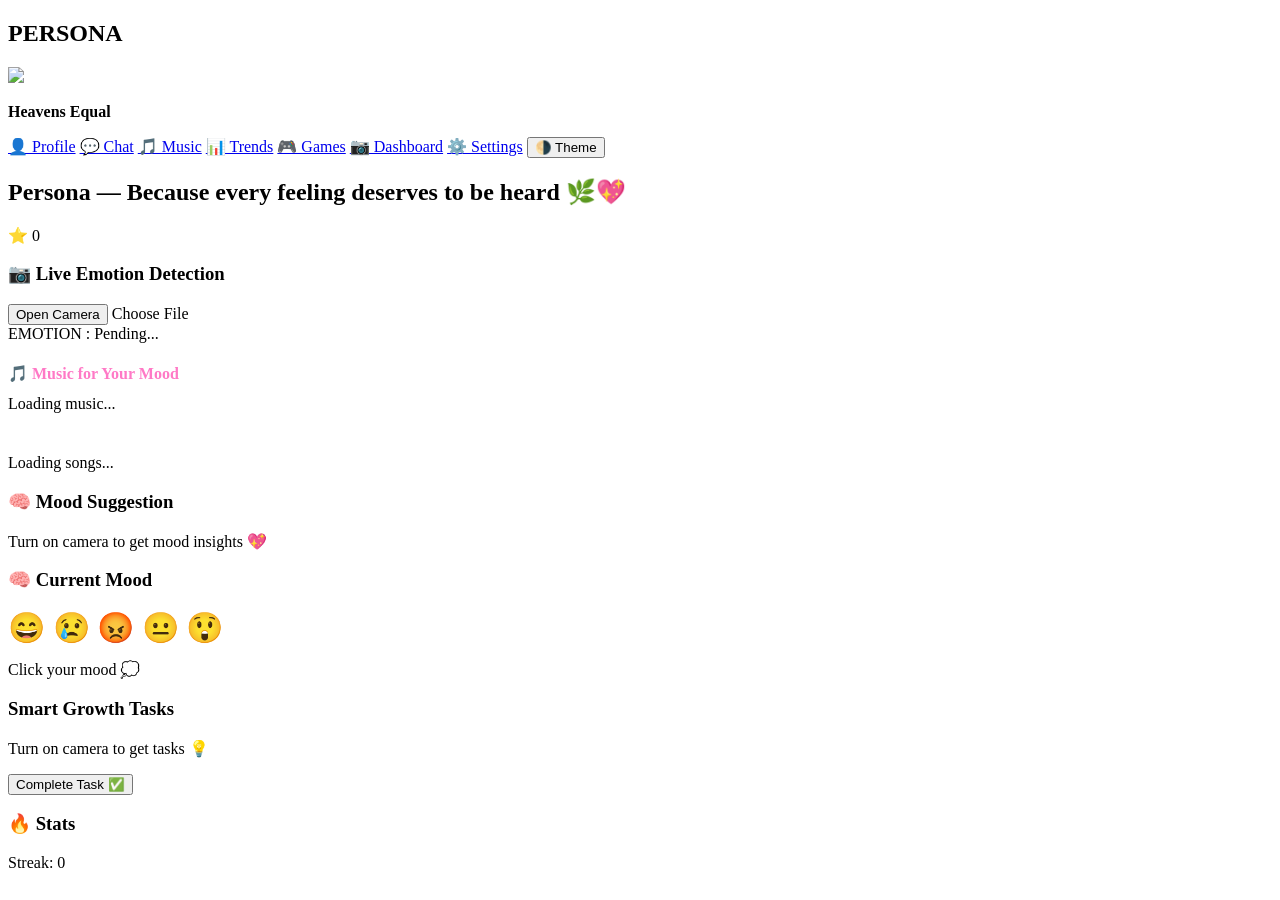
==== templates/index.html @ fefc6542 "first commit" ====
<!DOCTYPE html>

<html lang="en">
<head>
<meta charset="UTF-8">
<title>Persona</title>
<link rel="stylesheet" href="{{ url_for('static', filename='css/style.css') }}">



</head>

<body>

<div class="container">

<div class="sidebar">
  <div class="sidebar-top">
    <h2>PERSONA</h2>

    <div class="profile">
      <img src="https://i.pravatar.cc/100">
      <p><b>Heavens Equal</b></p>
    </div>
  </div>

  <div class="sidebar-scroll">
    <div class="menu">
      <a href="/profile">👤 Profile</a>
      <a href="/chat">💬 Chat</a>
      <a href="/music">🎵 Music</a>
      <a href="/analytics">📊 Trends</a>
      <a href="javascript:void(0)" onclick="openGames()">🎮 Games</a>
      <a href="/">📷 Dashboard</a>
      <a href="/settings">⚙️ Settings</a>

      <button onclick="toggleTheme()">🌗 Theme</button>
    </div>
  </div>
</div>

<div class="main">

<div class="header">
<h2>Persona — Because every feeling deserves to be heard 🌿💖</h2>
<div class="points">⭐ <span id="points">0</span></div>
</div>

<div class="grid">

<div class="card">

<h3>📷 Live Emotion Detection</h3>

<div class="camera-card">
  <div class="camera-display">
    <div class="camera-box" id="cameraBox" style="display:none;">
      <img id="cameraStream" src="" style="width:100%; opacity: 1 !important; display: block;">
    </div>

    <div id="previewBox" style="display:none; width:100%;">
      <img id="preview" src="" style="width:100%; border-radius: 10px; display: block;">
    </div>
  </div>

  <div class="button-row">
    <button onclick="toggleCamera()" id="cameraBtn">Open Camera</button>
    <label class="upload-btn">
      Choose File
      <input type="file" id="photoInput" hidden accept="image/*">
    </label>
  </div>

  <div class="status-text">
    EMOTION : <span id="emotionStatus">Pending...</span>
  </div>

  <div id="emotionMusicSection" style="display:block; margin-top: 20px;">
    <h4 style="color: #ff79c6; margin-bottom: 12px;">🎵 Music for Your Mood</h4>
    <div id="spotifyPlayerDashboard">Loading music...</div>
    <div style="margin-top: 15px;">
      <h5 style="color: #ffffff; margin: 10px 0; font-size: 14px;">YouTube Songs</h5>
      <div id="songListDashboard">Loading songs...</div>
    </div>
  </div>
</div>

</div>

<div class="right-sidebar">

<div class="card">
<h3>🧠 Mood Suggestion</h3>
<p id="suggestion">Turn on camera to get mood insights 💖</p>
</div>
<div class="card">
<h3>🧠 Current Mood</h3>

<div style="font-size:30px; cursor:pointer;">
<span onclick="submitMood('happy')">😄</span>
<span onclick="submitMood('sad')">😢</span>
<span onclick="submitMood('angry')">😡</span>
<span onclick="submitMood('neutral')">😐</span>
<span onclick="submitMood('surprise')">😲</span>
</div>

<p id="moodQuote" style="margin-top:15px;">
Click your mood 💭
</p>
</div>

<div class="card">
<h3> Smart Growth Tasks</h3>

<p id="taskText">Turn on camera to get tasks 💡</p>

<button onclick="completeTask()">Complete Task ✅</button>
</div>

<div class="card">
<h3>🔥 Stats</h3>
<p>Streak: <span id="streak">0</span></p>
</div>
<div id="gamesModal" style="display:none; position:fixed; top:0; left:0; width:100%; height:100%; background:rgba(0,0,0,0.7); justify-content:center; align-items:center;">

    <div style="background:#111; padding:30px; border-radius:20px; text-align:center; width:300px;">

        <h2>🎮 Mini Games</h2>

        <button onclick="comingSoon()">📔 Journal Writing</button>
        <button onclick="comingSoon()">🧠 Mood Puzzle</button>

        <br><br>
        <button onclick="closeGames()">❌ Close</button>

    </div>

</div>

</div>

</div>

</div>

</div>

<!-- 🔥 ONLY SCRIPT PART REPLACE KAR -->

<script>

// 🔍 DEBUG: Check if music section element exists
console.log("Page loaded - checking elements...");
window.addEventListener('DOMContentLoaded', () => {
    const musicSection = document.getElementById("emotionMusicSection");
    const spotifyDiv = document.getElementById("spotifyPlayerDashboard");
    const songsDiv = document.getElementById("songListDashboard");
    
    console.log("🎵 Music section element:", musicSection ? "✅ Found" : "❌ NOT FOUND");
    console.log("🎵 Spotify div:", spotifyDiv ? "✅ Found" : "❌ NOT FOUND");
    console.log("🎵 Songs div:", songsDiv ? "✅ Found" : "❌ NOT FOUND");
    
    if (musicSection) {
        console.log("Current display style:", window.getComputedStyle(musicSection).display);
    }
});

let cameraStarted=false;

// ✅ CAMERA
function toggleCamera() {
    let cam = document.getElementById("cameraBox");
    let btn = document.getElementById("cameraBtn");
    let stream = document.getElementById("cameraStream");

    if (cam.style.display === "none" || cam.style.display === "") {
        cam.style.display = "block";
        // 🔥 Ye line add kar class trigger karne ke liye
        setTimeout(() => cam.classList.add("active"), 10); 
        
        stream.src = "/video?" + new Date().getTime();
        btn.innerText = "Close Camera";
        cameraStarted = true;
        fetch('/set_camera_status', {
            method: 'POST',
            headers: { 'Content-Type': 'application/json' },
            body: JSON.stringify({ active: true })
        });
    } else {
        cam.classList.remove("active"); // 🔥 Class hatao
        cam.style.display = "none";
        stream.src = "";
        btn.innerText = "Open Camera";
        cameraStarted = false;
        // Hide music when camera closes
        document.getElementById("emotionMusicSection").style.display = "none";
        lastDisplayedEmotion = "";
        fetch('/set_camera_status', {
            method: 'POST',
            headers: { 'Content-Type': 'application/json' },
            body: JSON.stringify({ active: false })
        });
    }
}

// ✅ UPLOAD (FIXED)
document.getElementById("photoInput").addEventListener("change",function(e){

let file = e.target.files[0];
    let preview = document.getElementById("preview");
    let previewBox = document.getElementById("previewBox");
    let cameraBox = document.getElementById("cameraBox");

    if(file){
        // Camera hide karo aur preview dikhao
        cameraBox.style.display = "none";
        previewBox.style.display = "block";
        
        preview.src = URL.createObjectURL(file);
        
        // Show music suggestion for upload
        displayUploadMusic();
    }
});

// ✅ THEME
function toggleTheme(){
document.body.classList.toggle("light");
}

// ✅ GAMES
function openGames(){
document.getElementById("gamesModal").style.display="flex";
}

function closeGames(){
document.getElementById("gamesModal").style.display="none";
}

function comingSoon(){
alert("🚀 Coming Soon!\n\nWe are building something insane 😈🔥");
}

// ✅ MOOD FEATURE
const moodQuotes = {
happy:[
"Keep shining, your vibe is powerful ✨",
"Success loves positive energy 💪"
],
sad:[
"Tough times don’t last, strong people do 💙",
"You are stronger than you think 🧠"
],
angry:[
"Control your anger or it will control you 🔥",
"Pause. Breathe. Think. Then act 😌"
],
neutral:[
"Consistency beats motivation ⚡",
"Stay focused, you’re building something big 🚀"
],
surprise:[
"Life is full of unexpected magic 😲",
"Embrace the moment, it’s your story 🌟"
]
};

function setMood(mood){
let quotes = moodQuotes[mood] || moodQuotes.neutral;
let random = quotes[Math.floor(Math.random() * quotes.length)];
document.getElementById("moodQuote").innerText = random;
}

// ✅ MOOD SUBMISSION WITH 24HR COOLDOWN
let emotionSubmitCooldown = 0;
let emotionSubmitInterval = null;
let MANUAL_EMOTION_COOLDOWN = 86400;

function updateCooldownDisplay() {
    const emojiContainer = document.querySelector('[onclick^="submitMood"]')?.parentElement;
    if (!emojiContainer) return;
    
    if (emotionSubmitCooldown <= 0) {
        emojiContainer.innerHTML = `
            <span onclick="submitMood('happy')">😄</span>
            <span onclick="submitMood('sad')">😢</span>
            <span onclick="submitMood('angry')">😡</span>
            <span onclick="submitMood('neutral')">😐</span>
            <span onclick="submitMood('surprise')">😲</span>
        `;
        if (emotionSubmitInterval) clearInterval(emotionSubmitInterval);
        return;
    }
    
    let hours = Math.floor(emotionSubmitCooldown / 3600);
    let mins = Math.floor((emotionSubmitCooldown % 3600) / 60);
    let secs = emotionSubmitCooldown % 60;
    
    emojiContainer.innerHTML = `
        <div style="font-size: 16px; color: #ff4d9d; font-weight: 600;">
            Thanks for sharing your emotion! ❤️ Wait ${hours}h ${mins}m ${secs}s
        </div>
    `;
}

function checkCooldown() {
    fetch('/emotion_cooldown')
        .then(res => res.json())
        .then(data => {
            // Calculate remaining time based on server time, not browser time
            emotionSubmitCooldown = data.time_remaining;
            
            // If there's remaining cooldown, start the countdown
            if (emotionSubmitCooldown > 0) {
                updateCooldownDisplay();
                
                if (emotionSubmitInterval) clearInterval(emotionSubmitInterval);
                emotionSubmitInterval = setInterval(() => {
                    emotionSubmitCooldown--;
                    if (emotionSubmitCooldown < 0) emotionSubmitCooldown = 0;
                    updateCooldownDisplay();
                }, 1000);
            }
        });
}

function submitMood(mood) {
    if (emotionSubmitCooldown > 0) {
        alert("Please wait before submitting another emotion!");
        return;
    }
    
    fetch('/submit_emotion', {
        method: 'POST',
        headers: { 'Content-Type': 'application/json' },
        body: JSON.stringify({ emotion: mood })
    })
    .then(res => res.json())
    .then(data => {
        if (data.status === "ok") {
            emotionSubmitCooldown = MANUAL_EMOTION_COOLDOWN;
            updateCooldownDisplay();
            
            // Start 24-hr countdown
            if (emotionSubmitInterval) clearInterval(emotionSubmitInterval);
            emotionSubmitInterval = setInterval(() => {
                emotionSubmitCooldown--;
                updateCooldownDisplay();
            }, 1000);
        } else {
            alert(data.message);
        }
    });
}

// Check cooldown on page load
checkCooldown();

function updateSuggestion(text){
if(text){
 document.getElementById("suggestion").innerText = text;
 return;
}
 document.getElementById("suggestion").innerText = "Turn on camera to get mood insights 💖";
}

const tasks = {
happy: [
"Talk to 1 new person today and start a conversation 🤝",
"Give a genuine compliment to someone 😊"
],

sad: [
"Call a friend and share how you feel 💙",
"Go outside and walk for 10 minutes 🌿"
],

angry: [
"Pause and take 10 deep breaths 🧘",
"Write down what made you angry and reflect ✍️"
],

neutral: [
"Start a conversation with someone around you 💬",
"Learn something new for 15 minutes 📚"
],

surprise: [
"Try something new outside your comfort zone 🚀",
"Speak up in a group discussion today 💥"
]
};

let currentTask = "";
let lastTaskEmotion = "";
let lastDisplayedEmotion = ""; // Track emotion to prevent flickering

// 🎵 Music data for emotions
const emotionMusic = {
    happy: {
        spotify: "https://open.spotify.com/embed/track/0VjIjW4GlUZAMYd2vXMi3b",
        youtube: [
            {name: "Shape of You", link: "https://youtu.be/JGwWNGJdvx8"},
            {name: "Walking on Sunshine", link: "https://youtu.be/iPUmE-tne5U"}
        ]
    },
    sad: {
        spotify: "https://open.spotify.com/embed/track/7MXVkk9YMctZqd1Srtv4MB",
        youtube: [
            {name: "Let Her Go", link: "https://youtu.be/RBumgq5yVrA"},
            {name: "Someone Like You", link: "https://youtu.be/hHUbLv4ThOo"}
        ]
    },
    angry: {
        spotify: "https://open.spotify.com/embed/track/0pqnGHJpmpxLKifKRmU6WP",
        youtube: [
            {name: "Believer", link: "https://youtu.be/7wtfhZwyrcc"},
            {name: "Everybody Wants to Rule the World", link: "https://youtu.be/aGCdLKXNhjc"}
        ]
    },
    neutral: {
        spotify: "https://open.spotify.com/embed/track/6ocbgoVGwYJhOv1GgI9NsF",
        youtube: [
            {name: "Lofi Chill", link: "https://youtu.be/5qap5aO4i9A"},
            {name: "Focus Music", link: "https://youtu.be/jANMzzzgIow"}
        ]
    },
    surprise: {
        spotify: "https://open.spotify.com/embed/track/1AhDOtG9vPSOmsWgNW0BEY",
        youtube: [
            {name: "Firework", link: "https://youtu.be/QGJuMBdaqIw"},
            {name: "Don't Stop Me Now", link: "https://youtu.be/HgzGwKwLmgM"}
        ]
    }
};

function displayMusicForEmotion(emotion) {
    console.log("🎵 Displaying music for emotion:", emotion);
    
    const musicSection = document.getElementById("emotionMusicSection");
    if (!musicSection) {
        console.error("Music section element not found!");
        return;
    }
    
    // All emotions that can show music
    const validEmotions = ['happy', 'sad', 'angry', 'surprise', 'neutral'];
    
    // If emotion is not valid, just hide and return
    if (!validEmotions.includes(emotion)) {
        console.log("Emotion not in valid list, hiding music");
        musicSection.style.display = "none";
        return;
    }
    
    // Only update if emotion actually changed (prevent flickering)
    if (emotion === lastDisplayedEmotion && musicSection.style.display === "block") {
        console.log("Same emotion already showing, skipping update");
        return;
    }
    
    console.log("Updating music for emotion:", emotion);
    lastDisplayedEmotion = emotion;
    const musicData = emotionMusic[emotion];
    
    if (!musicData) {
        console.error("No music data for emotion:", emotion);
        return;
    }
    
    // Update Spotify player
    const spotifyDiv = document.getElementById("spotifyPlayerDashboard");
    const songsDiv = document.getElementById("songListDashboard");
    
    if (!spotifyDiv || !songsDiv) {
        console.error("Music container divs not found!");
        return;
    }
    
    spotifyDiv.innerHTML = 
        `<iframe src="${musicData.spotify}" width="100%" height="120" frameborder="0" allowtransparency="true" allow="autoplay; clipboard-write; encrypted-media; fullscreen; picture-in-picture" loading="lazy"></iframe>`;
    
    // Update YouTube songs list
    let songHtml = "";
    musicData.youtube.forEach(song => {
        songHtml += `<p class="song" onclick="window.open('${song.link}')" style="color: #ff79c6; cursor: pointer; margin: 5px 0;">▶ ${song.name}</p>`;
    });
    songsDiv.innerHTML = songHtml;
    
    // Show the music section
    musicSection.style.display = "block";
    musicSection.style.visibility = "visible";
    console.log("✅ Music section displayed for:", emotion);
    console.log("Display style:", musicSection.style.display);
    console.log("Visibility style:", musicSection.style.visibility);
}

function displayUploadMusic() {
    // Show random music when photo uploaded
    const emotions = ['happy', 'sad', 'angry', 'surprise'];
    const randomEmotion = emotions[Math.floor(Math.random() * emotions.length)];
    console.log("📤 Upload music triggered with emotion:", randomEmotion);
    lastDisplayedEmotion = ""; // Reset to force update
    displayMusicForEmotion(randomEmotion);
}

// 🔧 TEST FUNCTION - Call this from browser console to test music display
function testMusicDisplay(emotion = 'happy') {
    console.log("🧪 Testing music display with emotion:", emotion);
    lastDisplayedEmotion = ""; // Reset
    displayMusicForEmotion(emotion);
}

setInterval(async ()=>{
try{
let res = await fetch('/get_data');
let data = await res.json();

console.log("📊 Full data from /get_data:", data);
console.log("📋 Emotions array:", data.emotions);
console.log("📋 Emotions length:", data.emotions ? data.emotions.length : 0);

let emo = data.emotions[data.emotions.length-1] || "neutral";

console.log("🎭 Last emotion detected:", emo);

// Update emotion status
document.getElementById("emotionStatus").innerText = emo.toUpperCase();

// Display music for detected emotion
displayMusicForEmotion(emo);

// Update mood quote from detected emotion
setMood(emo);

// Update the camera suggestion text when detection is active
updateSuggestion(data.suggestion || "");

// Only change task when emotion changes (not every 4 seconds)
if(emo !== lastTaskEmotion) {
  let t = tasks[emo] || tasks.neutral;
  currentTask = t[Math.floor(Math.random()*t.length)];
  document.getElementById("taskText").innerText = currentTask;
  lastTaskEmotion = emo;
}

// Update points and streak in real-time
document.getElementById("points").innerText = data.points;
if(document.getElementById("streak")){
  document.getElementById("streak").innerText = data.streak;
}

}catch(e){
 console.error(e);
}
},4000);
function completeTask(){

if(!currentTask) return;

fetch('/add_points', { method: 'POST' })
 .then(res => res.json())
 .then(data => {
     if(data.points !== undefined){
         document.getElementById("points").innerText = data.points;
     }
 });

alert("🔥 Task Completed!\n+10 Points");

}

</script>
</body>
</html>
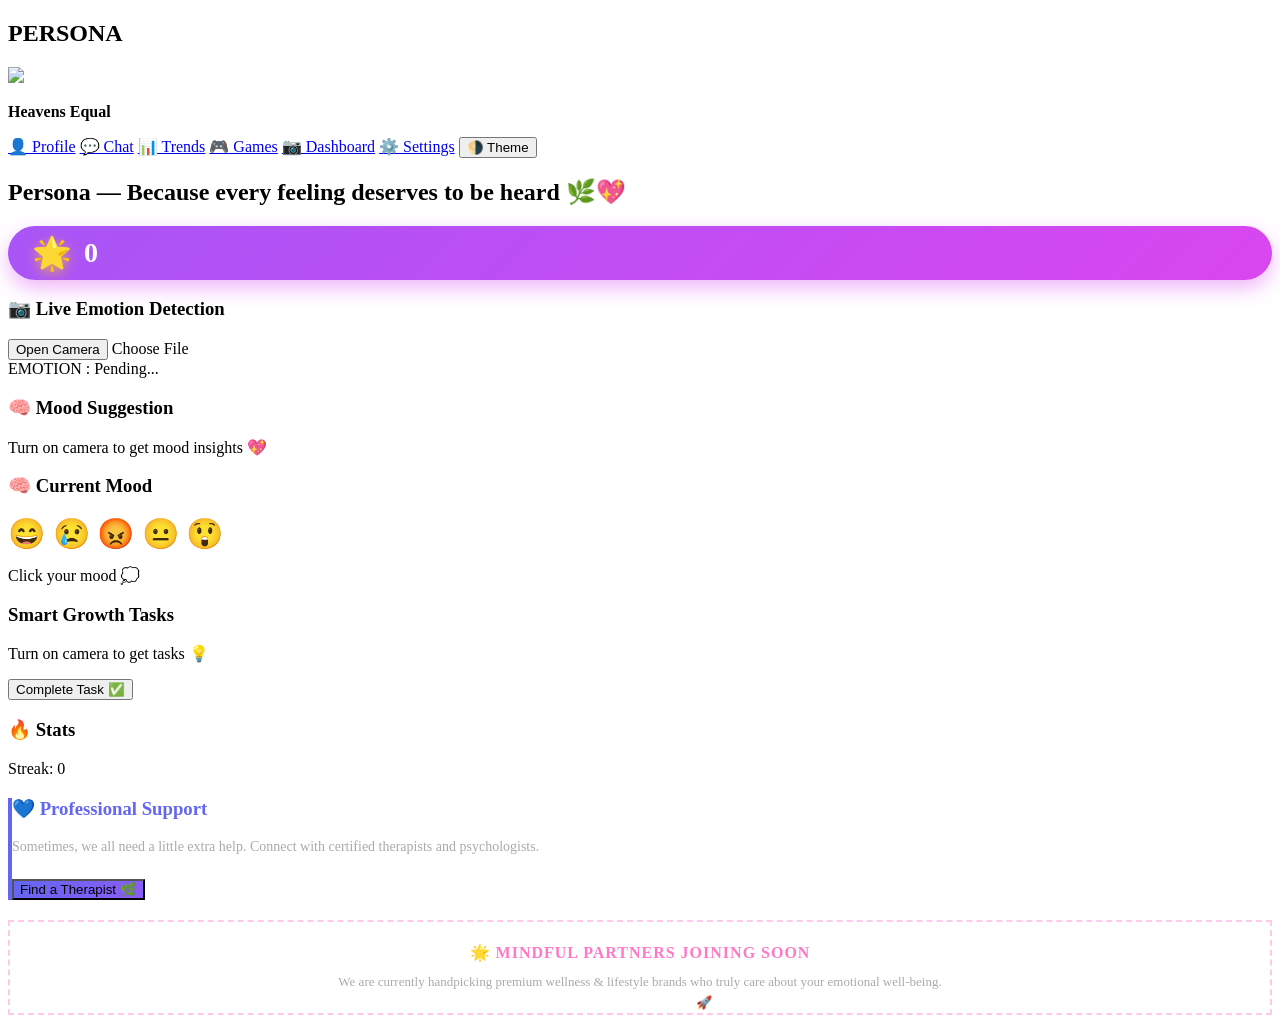
==== commit 285d3769: "updated project" ====
--- a/templates/index.html
+++ b/templates/index.html
@@ -1,171 +1,209 @@
 <!DOCTYPE html>
-
 <html lang="en">
 <head>
 <meta charset="UTF-8">
 <title>Persona</title>
 <link rel="stylesheet" href="{{ url_for('static', filename='css/style.css') }}">
-
-
-
+<style>
+/* 🔥 BAWAAL POINTS PILL DESIGN 🔥 */
+.points-pill {
+    background: linear-gradient(135deg, #a855f7, #d946ef);
+    padding: 8px 24px;
+    border-radius: 50px;
+    font-size: 28px;
+    font-weight: 900;
+    color: white;
+    display: flex;
+    align-items: center;
+    gap: 12px;
+    box-shadow: 0 8px 20px rgba(217, 70, 239, 0.4);
+    transition: transform 0.2s cubic-bezier(0.175, 0.885, 0.32, 1.275);
+    cursor: pointer;
+}
+
+/* Pop animation class */
+.points-pill.pop {
+    transform: scale(1.15);
+    box-shadow: 0 12px 25px rgba(217, 70, 239, 0.7);
+}
+
+.star-icon {
+    font-size: 32px;
+    filter: drop-shadow(0 4px 6px rgba(255, 215, 0, 0.6));
+    animation: float 3s ease-in-out infinite;
+}
+
+@keyframes float {
+    0%, 100% { transform: translateY(0); }
+    50% { transform: translateY(-4px); }
+}
+
+/* 🔥 CRITICAL FIX FOR MIRRORED TEXT 🔥 */
+#cameraStream {
+    transform: none !important; /* Prevents external CSS from flipping the image */
+    -webkit-transform: none !important;
+}
+</style>
 </head>
-
 <body>
 
 <div class="container">
-
-<div class="sidebar">
-  <div class="sidebar-top">
-    <h2>PERSONA</h2>
-
-    <div class="profile">
-      <img src="https://i.pravatar.cc/100">
-      <p><b>Heavens Equal</b></p>
+    <div class="sidebar">
+      <div class="sidebar-top">
+        <h2>PERSONA</h2>
+        <div class="profile">
+          <img src="https://i.pravatar.cc/100">
+          <p><b>Heavens Equal</b></p>
+        </div>
+      </div>
+      <div class="sidebar-scroll">
+        <div class="menu">
+          <a href="/profile">👤 Profile</a>
+          <a href="/chat">💬 Chat</a>
+          <a href="/analytics">📊 Trends</a>
+          <a href="javascript:void(0)" onclick="openGames()">🎮 Games</a>
+          <a href="/">📷 Dashboard</a>
+          <a href="/settings">⚙️ Settings</a>
+          <button onclick="toggleTheme()">🌗 Theme</button>
+        </div>
+      </div>
     </div>
-  </div>
-
-  <div class="sidebar-scroll">
-    <div class="menu">
-      <a href="/profile">👤 Profile</a>
-      <a href="/chat">💬 Chat</a>
-      <a href="/music">🎵 Music</a>
-      <a href="/analytics">📊 Trends</a>
-      <a href="javascript:void(0)" onclick="openGames()">🎮 Games</a>
-      <a href="/">📷 Dashboard</a>
-      <a href="/settings">⚙️ Settings</a>
-
-      <button onclick="toggleTheme()">🌗 Theme</button>
+
+    <div class="main">
+        <div class="header">
+            <h2>Persona — Because every feeling deserves to be heard 🌿💖</h2>
+            
+            <div class="points-pill" id="pointsBox">
+                <span class="star-icon">🌟</span> 
+                <span id="points">0</span>
+            </div>
+
+        </div>
+
+        <div class="grid">
+            <div class="card">
+                <h3>📷 Live Emotion Detection</h3>
+                <div class="camera-card">
+                  <div class="camera-display">
+                    <div class="camera-box" id="cameraBox" style="display:none;">
+                      <img id="cameraStream" src="" style="width:100%; opacity: 1 !important; display: block; transform: none !important;">
+                    </div>
+                    <div id="previewBox" style="display:none; width:100%;">
+                      <img id="preview" src="" style="width:100%; border-radius: 10px; display: block;">
+                    </div>
+                  </div>
+
+                  <div class="button-row">
+                    <button onclick="toggleCamera()" id="cameraBtn">Open Camera</button>
+                    <label class="upload-btn">
+                      Choose File
+                      <input type="file" id="photoInput" hidden accept="image/*">
+                    </label>
+                  </div>
+
+                  <div class="status-text">
+                    EMOTION : <span id="emotionStatus">Pending...</span>
+                  </div>
+
+                  <div id="emotionMusicSection" style="display:none; margin-top: 20px;">
+                    <h4 style="color: #ff79c6; margin-bottom: 12px;">🎵 Music for Your Mood</h4>
+                    <div id="spotifyPlayerDashboard">Loading music...</div>
+                    <div style="margin-top: 15px;">
+                      <h5 style="color: #ffffff; margin: 10px 0; font-size: 14px;">YouTube Songs</h5>
+                      <div id="songListDashboard">Loading songs...</div>
+                    </div>
+                  </div>
+                </div>
+            </div>
+
+            <div class="right-sidebar">
+                <div class="card">
+                    <h3>🧠 Mood Suggestion</h3>
+                    <p id="suggestion">Turn on camera to get mood insights 💖</p>
+                </div>
+                
+                <div class="card">
+                    <h3>🧠 Current Mood</h3>
+                    <div style="font-size:30px; cursor:pointer;">
+                        <span onclick="submitMood('happy')">😄</span>
+                        <span onclick="submitMood('sad')">😢</span>
+                        <span onclick="submitMood('angry')">😡</span>
+                        <span onclick="submitMood('neutral')">😐</span>
+                        <span onclick="submitMood('surprise')">😲</span>
+                    </div>
+                    <p id="moodQuote" style="margin-top:15px;">Click your mood 💭</p>
+                </div>
+
+                <div class="card">
+                    <h3> Smart Growth Tasks</h3>
+                    <p id="taskText">Turn on camera to get tasks 💡</p>
+                    <button onclick="completeTask()">Complete Task ✅</button>
+                </div>
+
+                <div class="card">
+                    <h3>🔥 Stats</h3>
+                    <p>Streak: <span id="streak">0</span></p>
+                </div>
+            </div>
+        </div> <div class="card" style="margin-top: 20px; border-left: 4px solid #6366f1;">
+            <h3 style="color: #6366f1;">💙 Professional Support</h3>
+            <p style="font-size: 14px; color: #aaa;">Sometimes, we all need a little extra help. Connect with certified therapists and psychologists.</p>
+            <button onclick="findTherapist()" style="background: linear-gradient(135deg, #6366f1, #8b5cf6); margin-top: 10px;">
+                Find a Therapist 🌿
+            </button>
+        </div>
+
+        <div class="card" id="sponsorSection" style="margin-top: 20px; text-align: center; border: 2px dashed rgba(255, 121, 198, 0.4); background: rgba(255, 255, 255, 0.02); transition: all 0.3s ease;">
+            <h4 style="color: #ff79c6; margin-bottom: 10px; font-size: 16px; letter-spacing: 1px;">🌟 MINDFUL PARTNERS JOINING SOON</h4>
+            <p style="color: #aaa; font-size: 13px; line-height: 1.6; margin: 0;">
+                We are currently handpicking premium wellness & lifestyle brands who truly care about your emotional well-being.<br>
+                <span style="color: #fff; font-weight: bold;">Big things are coming! 🚀</span>
+            </p>
+        </div>
+        
+        <div id="gamesModal" style="display:none; position:fixed; top:0; left:0; width:100%; height:65%; background:rgba(0,0,0,0.7); justify-content:center; align-items:center;">
+            <div style="background:#111; padding:30px; border-radius:20px; text-align:center; width:300px;">
+                <h2>🎮 Mini Games</h2>
+                <button onclick="comingSoon()">📔 Journal Writing</button>
+                <button onclick="comingSoon()">🧠 Mood Puzzle</button>
+                <br><br>
+                <button onclick="closeGames()">❌ Close</button>
+            </div>
+        </div>
     </div>
-  </div>
 </div>
 
-<div class="main">
-
-<div class="header">
-<h2>Persona — Because every feeling deserves to be heard 🌿💖</h2>
-<div class="points">⭐ <span id="points">0</span></div>
-</div>
-
-<div class="grid">
-
-<div class="card">
-
-<h3>📷 Live Emotion Detection</h3>
-
-<div class="camera-card">
-  <div class="camera-display">
-    <div class="camera-box" id="cameraBox" style="display:none;">
-      <img id="cameraStream" src="" style="width:100%; opacity: 1 !important; display: block;">
-    </div>
-
-    <div id="previewBox" style="display:none; width:100%;">
-      <img id="preview" src="" style="width:100%; border-radius: 10px; display: block;">
-    </div>
-  </div>
-
-  <div class="button-row">
-    <button onclick="toggleCamera()" id="cameraBtn">Open Camera</button>
-    <label class="upload-btn">
-      Choose File
-      <input type="file" id="photoInput" hidden accept="image/*">
-    </label>
-  </div>
-
-  <div class="status-text">
-    EMOTION : <span id="emotionStatus">Pending...</span>
-  </div>
-
-  <div id="emotionMusicSection" style="display:block; margin-top: 20px;">
-    <h4 style="color: #ff79c6; margin-bottom: 12px;">🎵 Music for Your Mood</h4>
-    <div id="spotifyPlayerDashboard">Loading music...</div>
-    <div style="margin-top: 15px;">
-      <h5 style="color: #ffffff; margin: 10px 0; font-size: 14px;">YouTube Songs</h5>
-      <div id="songListDashboard">Loading songs...</div>
-    </div>
-  </div>
-</div>
-
-</div>
-
-<div class="right-sidebar">
-
-<div class="card">
-<h3>🧠 Mood Suggestion</h3>
-<p id="suggestion">Turn on camera to get mood insights 💖</p>
-</div>
-<div class="card">
-<h3>🧠 Current Mood</h3>
-
-<div style="font-size:30px; cursor:pointer;">
-<span onclick="submitMood('happy')">😄</span>
-<span onclick="submitMood('sad')">😢</span>
-<span onclick="submitMood('angry')">😡</span>
-<span onclick="submitMood('neutral')">😐</span>
-<span onclick="submitMood('surprise')">😲</span>
-</div>
-
-<p id="moodQuote" style="margin-top:15px;">
-Click your mood 💭
-</p>
-</div>
-
-<div class="card">
-<h3> Smart Growth Tasks</h3>
-
-<p id="taskText">Turn on camera to get tasks 💡</p>
-
-<button onclick="completeTask()">Complete Task ✅</button>
-</div>
-
-<div class="card">
-<h3>🔥 Stats</h3>
-<p>Streak: <span id="streak">0</span></p>
-</div>
-<div id="gamesModal" style="display:none; position:fixed; top:0; left:0; width:100%; height:100%; background:rgba(0,0,0,0.7); justify-content:center; align-items:center;">
-
-    <div style="background:#111; padding:30px; border-radius:20px; text-align:center; width:300px;">
-
-        <h2>🎮 Mini Games</h2>
-
-        <button onclick="comingSoon()">📔 Journal Writing</button>
-        <button onclick="comingSoon()">🧠 Mood Puzzle</button>
-
-        <br><br>
-        <button onclick="closeGames()">❌ Close</button>
-
-    </div>
-
-</div>
-
-</div>
-
-</div>
-
-</div>
-
-</div>
-
-<!-- 🔥 ONLY SCRIPT PART REPLACE KAR -->
-
 <script>
-
-// 🔍 DEBUG: Check if music section element exists
-console.log("Page loaded - checking elements...");
-window.addEventListener('DOMContentLoaded', () => {
-    const musicSection = document.getElementById("emotionMusicSection");
-    const spotifyDiv = document.getElementById("spotifyPlayerDashboard");
-    const songsDiv = document.getElementById("songListDashboard");
-    
-    console.log("🎵 Music section element:", musicSection ? "✅ Found" : "❌ NOT FOUND");
-    console.log("🎵 Spotify div:", spotifyDiv ? "✅ Found" : "❌ NOT FOUND");
-    console.log("🎵 Songs div:", songsDiv ? "✅ Found" : "❌ NOT FOUND");
-    
-    if (musicSection) {
-        console.log("Current display style:", window.getComputedStyle(musicSection).display);
-    }
-});
-
-let cameraStarted=false;
+let cameraStarted = false;
+
+// 🔥 REAL-TIME ROLLING NUMBER ANIMATION 🔥
+function animatePoints(id, start, end, duration) {
+    if (start === end) return;
+    let obj = document.getElementById(id);
+    let startTimestamp = null;
+    const step = (timestamp) => {
+        if (!startTimestamp) startTimestamp = timestamp;
+        const progress = Math.min((timestamp - startTimestamp) / duration, 1);
+        obj.innerText = Math.floor(progress * (end - start) + start);
+        if (progress < 1) {
+            window.requestAnimationFrame(step);
+        } else {
+            obj.innerText = end;
+        }
+    };
+    window.requestAnimationFrame(step);
+}
+
+// Function to handle points update UI
+function updatePointsUI(newPoints) {
+    let currentPoints = parseInt(document.getElementById("points").innerText) || 0;
+    if(newPoints !== currentPoints) {
+        animatePoints("points", currentPoints, newPoints, 1000); 
+        let pointsBox = document.getElementById("pointsBox");
+        pointsBox.classList.add("pop");
+        setTimeout(() => { pointsBox.classList.remove("pop"); }, 300);
+    }
+}
 
 // ✅ CAMERA
 function toggleCamera() {
@@ -175,10 +213,8 @@
 
     if (cam.style.display === "none" || cam.style.display === "") {
         cam.style.display = "block";
-        // 🔥 Ye line add kar class trigger karne ke liye
         setTimeout(() => cam.classList.add("active"), 10); 
-        
-        stream.src = "/video?" + new Date().getTime();
+        stream.src = "/video?" + new Date().getTime(); // Refresh logic to stop browser caching
         btn.innerText = "Close Camera";
         cameraStarted = true;
         fetch('/set_camera_status', {
@@ -187,12 +223,11 @@
             body: JSON.stringify({ active: true })
         });
     } else {
-        cam.classList.remove("active"); // 🔥 Class hatao
+        cam.classList.remove("active");
         cam.style.display = "none";
         stream.src = "";
         btn.innerText = "Open Camera";
         cameraStarted = false;
-        // Hide music when camera closes
         document.getElementById("emotionMusicSection").style.display = "none";
         lastDisplayedEmotion = "";
         fetch('/set_camera_status', {
@@ -203,75 +238,52 @@
     }
 }
 
-// ✅ UPLOAD (FIXED)
-document.getElementById("photoInput").addEventListener("change",function(e){
-
-let file = e.target.files[0];
+// ✅ UPLOAD
+document.getElementById("photoInput").addEventListener("change", function(e){
+    let file = e.target.files[0];
     let preview = document.getElementById("preview");
     let previewBox = document.getElementById("previewBox");
     let cameraBox = document.getElementById("cameraBox");
 
     if(file){
-        // Camera hide karo aur preview dikhao
         cameraBox.style.display = "none";
         previewBox.style.display = "block";
-        
         preview.src = URL.createObjectURL(file);
-        
-        // Show music suggestion for upload
         displayUploadMusic();
     }
 });
 
-// ✅ THEME
-function toggleTheme(){
-document.body.classList.toggle("light");
-}
-
-// ✅ GAMES
-function openGames(){
-document.getElementById("gamesModal").style.display="flex";
-}
-
-function closeGames(){
-document.getElementById("gamesModal").style.display="none";
-}
-
-function comingSoon(){
-alert("🚀 Coming Soon!\n\nWe are building something insane 😈🔥");
+// ✅ THEME & GAMES
+function toggleTheme(){ document.body.classList.toggle("light"); }
+function openGames(){ document.getElementById("gamesModal").style.display="flex"; }
+function closeGames(){ document.getElementById("gamesModal").style.display="none"; }
+function comingSoon(){ alert("🚀 Coming Soon!\n\nWe are building something insane 😈🔥"); }
+
+// ✅ NEW FEATURE: Therapist Alert
+function findTherapist() {
+    alert(
+        "🌿 Healing is a journey, and you won't walk it alone.\n\n" +
+        "Real strength is asking for help. We are currently handpicking the best, most empathetic therapists and psychologists for you.\n\n" +
+        "✨ A safe space is coming very soon... Hang in there, you matter! 💙"
+    );
 }
 
 // ✅ MOOD FEATURE
 const moodQuotes = {
-happy:[
-"Keep shining, your vibe is powerful ✨",
-"Success loves positive energy 💪"
-],
-sad:[
-"Tough times don’t last, strong people do 💙",
-"You are stronger than you think 🧠"
-],
-angry:[
-"Control your anger or it will control you 🔥",
-"Pause. Breathe. Think. Then act 😌"
-],
-neutral:[
-"Consistency beats motivation ⚡",
-"Stay focused, you’re building something big 🚀"
-],
-surprise:[
-"Life is full of unexpected magic 😲",
-"Embrace the moment, it’s your story 🌟"
-]
+    happy:["Keep shining, your vibe is powerful ✨", "Success loves positive energy 💪"],
+    sad:["Tough times don’t last, strong people do 💙", "You are stronger than you think 🧠"],
+    angry:["Control your anger or it will control you 🔥", "Pause. Breathe. Think. Then act 😌"],
+    neutral:["Consistency beats motivation ⚡", "Stay focused, you’re building something big 🚀"],
+    surprise:["Life is full of unexpected magic 😲", "Embrace the moment, it’s your story 🌟"]
 };
 
 function setMood(mood){
-let quotes = moodQuotes[mood] || moodQuotes.neutral;
-let random = quotes[Math.floor(Math.random() * quotes.length)];
-document.getElementById("moodQuote").innerText = random;
-}
-
-// ✅ MOOD SUBMISSION WITH 24HR COOLDOWN
+    let quotes = moodQuotes[mood] || moodQuotes.neutral;
+    let random = quotes[Math.floor(Math.random() * quotes.length)];
+    document.getElementById("moodQuote").innerText = random;
+}
+
+// ✅ MOOD SUBMISSION
 let emotionSubmitCooldown = 0;
 let emotionSubmitInterval = null;
 let MANUAL_EMOTION_COOLDOWN = 86400;
@@ -307,13 +319,9 @@
     fetch('/emotion_cooldown')
         .then(res => res.json())
         .then(data => {
-            // Calculate remaining time based on server time, not browser time
             emotionSubmitCooldown = data.time_remaining;
-            
-            // If there's remaining cooldown, start the countdown
             if (emotionSubmitCooldown > 0) {
                 updateCooldownDisplay();
-                
                 if (emotionSubmitInterval) clearInterval(emotionSubmitInterval);
                 emotionSubmitInterval = setInterval(() => {
                     emotionSubmitCooldown--;
@@ -340,8 +348,6 @@
         if (data.status === "ok") {
             emotionSubmitCooldown = MANUAL_EMOTION_COOLDOWN;
             updateCooldownDisplay();
-            
-            // Start 24-hr countdown
             if (emotionSubmitInterval) clearInterval(emotionSubmitInterval);
             emotionSubmitInterval = setInterval(() => {
                 emotionSubmitCooldown--;
@@ -353,223 +359,152 @@
     });
 }
 
-// Check cooldown on page load
 checkCooldown();
 
 function updateSuggestion(text){
-if(text){
- document.getElementById("suggestion").innerText = text;
- return;
-}
- document.getElementById("suggestion").innerText = "Turn on camera to get mood insights 💖";
+    if(text){
+     document.getElementById("suggestion").innerText = text;
+     return;
+    }
+    document.getElementById("suggestion").innerText = "Turn on camera to get mood insights 💖";
 }
 
 const tasks = {
-happy: [
-"Talk to 1 new person today and start a conversation 🤝",
-"Give a genuine compliment to someone 😊"
-],
-
-sad: [
-"Call a friend and share how you feel 💙",
-"Go outside and walk for 10 minutes 🌿"
-],
-
-angry: [
-"Pause and take 10 deep breaths 🧘",
-"Write down what made you angry and reflect ✍️"
-],
-
-neutral: [
-"Start a conversation with someone around you 💬",
-"Learn something new for 15 minutes 📚"
-],
-
-surprise: [
-"Try something new outside your comfort zone 🚀",
-"Speak up in a group discussion today 💥"
-]
+    happy: ["Talk to 1 new person today and start a conversation 🤝", "Give a genuine compliment to someone 😊"],
+    sad: ["Call a friend and share how you feel 💙", "Go outside and walk for 10 minutes 🌿"],
+    angry: ["Pause and take 10 deep breaths 🧘", "Write down what made you angry and reflect ✍️"],
+    neutral: ["Start a conversation with someone around you 💬", "Learn something new for 15 minutes 📚"],
+    surprise: ["Try something new outside your comfort zone 🚀", "Speak up in a group discussion today 💥"]
 };
 
 let currentTask = "";
 let lastTaskEmotion = "";
-let lastDisplayedEmotion = ""; // Track emotion to prevent flickering
-
-// 🎵 Music data for emotions
+let lastDisplayedEmotion = ""; 
+
+// 🎵 Unified Music data for emotions
 const emotionMusic = {
     happy: {
-        spotify: "https://open.spotify.com/embed/track/0VjIjW4GlUZAMYd2vXMi3b",
-        youtube: [
-            {name: "Shape of You", link: "https://youtu.be/JGwWNGJdvx8"},
-            {name: "Walking on Sunshine", link: "https://youtu.be/iPUmE-tne5U"}
-        ]
+        spotify: "https://open.spotify.com/embed/track/6UelLqGlWMcVH1E5c4H7lY?utm_source=generator",
+        youtube: [ {name: "Fikar Not", link: "https://www.youtube.com/watch?v=mxva6l4bCSI"} ]
     },
     sad: {
-        spotify: "https://open.spotify.com/embed/track/7MXVkk9YMctZqd1Srtv4MB",
+        spotify: "https://open.spotify.com/embed/track/4kbj5MwxO1bq9wjT5g9HaA?utm_source=generator",
         youtube: [
-            {name: "Let Her Go", link: "https://youtu.be/RBumgq5yVrA"},
-            {name: "Someone Like You", link: "https://youtu.be/hHUbLv4ThOo"}
+            {name: "Agar Tum saath ho", link: "https://www.youtube.com/watch?v=sK7riqg2mr4"},
+            {name: "Someone Like You", link: "https://www.youtube.com/watch?v=hLQl3WQQoQ0"}
         ]
     },
     angry: {
-        spotify: "https://open.spotify.com/embed/track/0pqnGHJpmpxLKifKRmU6WP",
+        spotify: "https://open.spotify.com/embed/track/0pqnGHJpmpxLKifKRmU6WP?utm_source=generator",
         youtube: [
-            {name: "Believer", link: "https://youtu.be/7wtfhZwyrcc"},
-            {name: "Everybody Wants to Rule the World", link: "https://youtu.be/aGCdLKXNhjc"}
+            {name: "Believer", link: "https://www.youtube.com/watch?v=o0LydWpBQts"},
+            {name: "Everybody Wants to Rule the World", link: "https://www.youtube.com/watch?v=tSBWmxwT8So"}
         ]
     },
     neutral: {
-        spotify: "https://open.spotify.com/embed/track/6ocbgoVGwYJhOv1GgI9NsF",
+        spotify: "https://open.spotify.com/embed/track/2VxeLyX666F8uXCJ0dZF8B?utm_source=generator",
         youtube: [
-            {name: "Lofi Chill", link: "https://youtu.be/5qap5aO4i9A"},
-            {name: "Focus Music", link: "https://youtu.be/jANMzzzgIow"}
+            {name: "dooron", link: "https://www.youtube.com/watch?v=9T-Zbxg9X_4"},
+            {name: "Finding Her", link: "https://www.youtube.com/watch?v=3Cp2QTBZAFQ"}
         ]
     },
     surprise: {
-        spotify: "https://open.spotify.com/embed/track/1AhDOtG9vPSOmsWgNW0BEY",
+        spotify: "https://open.spotify.com/embed/track/4bHsxqR3GMrXTxEPLuK5ue?utm_source=generator",
         youtube: [
-            {name: "Firework", link: "https://youtu.be/QGJuMBdaqIw"},
-            {name: "Don't Stop Me Now", link: "https://youtu.be/HgzGwKwLmgM"}
+            {name: "Firework", link: "https://www.youtube.com/watch?v=KSbwHzlcgs8"},
+            {name: "Don't Stop Me Now", link: "https://www.youtube.com/watch?v=HgzGwKwLmgM"}
         ]
     }
 };
 
 function displayMusicForEmotion(emotion) {
-    console.log("🎵 Displaying music for emotion:", emotion);
-    
     const musicSection = document.getElementById("emotionMusicSection");
-    if (!musicSection) {
-        console.error("Music section element not found!");
-        return;
-    }
-    
-    // All emotions that can show music
+    if (!musicSection) return;
+    
     const validEmotions = ['happy', 'sad', 'angry', 'surprise', 'neutral'];
-    
-    // If emotion is not valid, just hide and return
     if (!validEmotions.includes(emotion)) {
-        console.log("Emotion not in valid list, hiding music");
         musicSection.style.display = "none";
         return;
     }
     
-    // Only update if emotion actually changed (prevent flickering)
     if (emotion === lastDisplayedEmotion && musicSection.style.display === "block") {
-        console.log("Same emotion already showing, skipping update");
         return;
     }
     
-    console.log("Updating music for emotion:", emotion);
     lastDisplayedEmotion = emotion;
     const musicData = emotionMusic[emotion];
     
-    if (!musicData) {
-        console.error("No music data for emotion:", emotion);
-        return;
-    }
-    
-    // Update Spotify player
+    if (!musicData) return;
+    
     const spotifyDiv = document.getElementById("spotifyPlayerDashboard");
     const songsDiv = document.getElementById("songListDashboard");
     
-    if (!spotifyDiv || !songsDiv) {
-        console.error("Music container divs not found!");
-        return;
-    }
-    
-    spotifyDiv.innerHTML = 
-        `<iframe src="${musicData.spotify}" width="100%" height="120" frameborder="0" allowtransparency="true" allow="autoplay; clipboard-write; encrypted-media; fullscreen; picture-in-picture" loading="lazy"></iframe>`;
-    
-    // Update YouTube songs list
+    spotifyDiv.innerHTML = `<iframe src="${musicData.spotify}" width="100%" height="152" frameborder="0" allowtransparency="true" allow="autoplay; clipboard-write; encrypted-media; fullscreen; picture-in-picture" loading="lazy"></iframe>`;
+    
     let songHtml = "";
     musicData.youtube.forEach(song => {
         songHtml += `<p class="song" onclick="window.open('${song.link}')" style="color: #ff79c6; cursor: pointer; margin: 5px 0;">▶ ${song.name}</p>`;
     });
     songsDiv.innerHTML = songHtml;
     
-    // Show the music section
     musicSection.style.display = "block";
     musicSection.style.visibility = "visible";
-    console.log("✅ Music section displayed for:", emotion);
-    console.log("Display style:", musicSection.style.display);
-    console.log("Visibility style:", musicSection.style.visibility);
 }
 
 function displayUploadMusic() {
-    // Show random music when photo uploaded
     const emotions = ['happy', 'sad', 'angry', 'surprise'];
     const randomEmotion = emotions[Math.floor(Math.random() * emotions.length)];
-    console.log("📤 Upload music triggered with emotion:", randomEmotion);
-    lastDisplayedEmotion = ""; // Reset to force update
+    lastDisplayedEmotion = ""; 
     displayMusicForEmotion(randomEmotion);
 }
 
-// 🔧 TEST FUNCTION - Call this from browser console to test music display
-function testMusicDisplay(emotion = 'happy') {
-    console.log("🧪 Testing music display with emotion:", emotion);
-    lastDisplayedEmotion = ""; // Reset
-    displayMusicForEmotion(emotion);
-}
-
+// Background Task Runner
 setInterval(async ()=>{
-try{
-let res = await fetch('/get_data');
-let data = await res.json();
-
-console.log("📊 Full data from /get_data:", data);
-console.log("📋 Emotions array:", data.emotions);
-console.log("📋 Emotions length:", data.emotions ? data.emotions.length : 0);
-
-let emo = data.emotions[data.emotions.length-1] || "neutral";
-
-console.log("🎭 Last emotion detected:", emo);
-
-// Update emotion status
-document.getElementById("emotionStatus").innerText = emo.toUpperCase();
-
-// Display music for detected emotion
-displayMusicForEmotion(emo);
-
-// Update mood quote from detected emotion
-setMood(emo);
-
-// Update the camera suggestion text when detection is active
-updateSuggestion(data.suggestion || "");
-
-// Only change task when emotion changes (not every 4 seconds)
-if(emo !== lastTaskEmotion) {
-  let t = tasks[emo] || tasks.neutral;
-  currentTask = t[Math.floor(Math.random()*t.length)];
-  document.getElementById("taskText").innerText = currentTask;
-  lastTaskEmotion = emo;
-}
-
-// Update points and streak in real-time
-document.getElementById("points").innerText = data.points;
-if(document.getElementById("streak")){
-  document.getElementById("streak").innerText = data.streak;
-}
-
-}catch(e){
- console.error(e);
-}
-},4000);
+    try {
+        let res = await fetch('/get_data');
+        let data = await res.json();
+
+        if (cameraStarted) {
+            let emo = data.emotions[data.emotions.length-1] || "neutral";
+            document.getElementById("emotionStatus").innerText = emo.toUpperCase();
+            displayMusicForEmotion(emo);
+            setMood(emo);
+            updateSuggestion(data.suggestion || "");
+
+            if(emo !== lastTaskEmotion) {
+              let t = tasks[emo] || tasks.neutral;
+              currentTask = t[Math.floor(Math.random()*t.length)];
+              document.getElementById("taskText").innerText = currentTask;
+              lastTaskEmotion = emo;
+            }
+        }
+
+        // 🔥 ANIMATED POINTS UPDATE 🔥
+        if(data.points !== undefined) {
+            updatePointsUI(data.points);
+        }
+
+        if(document.getElementById("streak")){
+          document.getElementById("streak").innerText = data.streak;
+        }
+
+    } catch(e) {
+        console.error(e);
+    }
+}, 4000);
+
 function completeTask(){
-
-if(!currentTask) return;
-
-fetch('/add_points', { method: 'POST' })
- .then(res => res.json())
- .then(data => {
-     if(data.points !== undefined){
-         document.getElementById("points").innerText = data.points;
-     }
- });
-
-alert("🔥 Task Completed!\n+10 Points");
-
-}
-
+    if(!currentTask) return;
+    fetch('/add_points', { method: 'POST' })
+     .then(res => res.json())
+     .then(data => {
+         if(data.points !== undefined){
+             // 🔥 ANIMATED POINTS UPDATE 🔥
+             updatePointsUI(data.points);
+         }
+     });
+    alert("🔥 Task Completed!\n+10 Points");
+}
 </script>
 </body>
-</html>
+</html>
